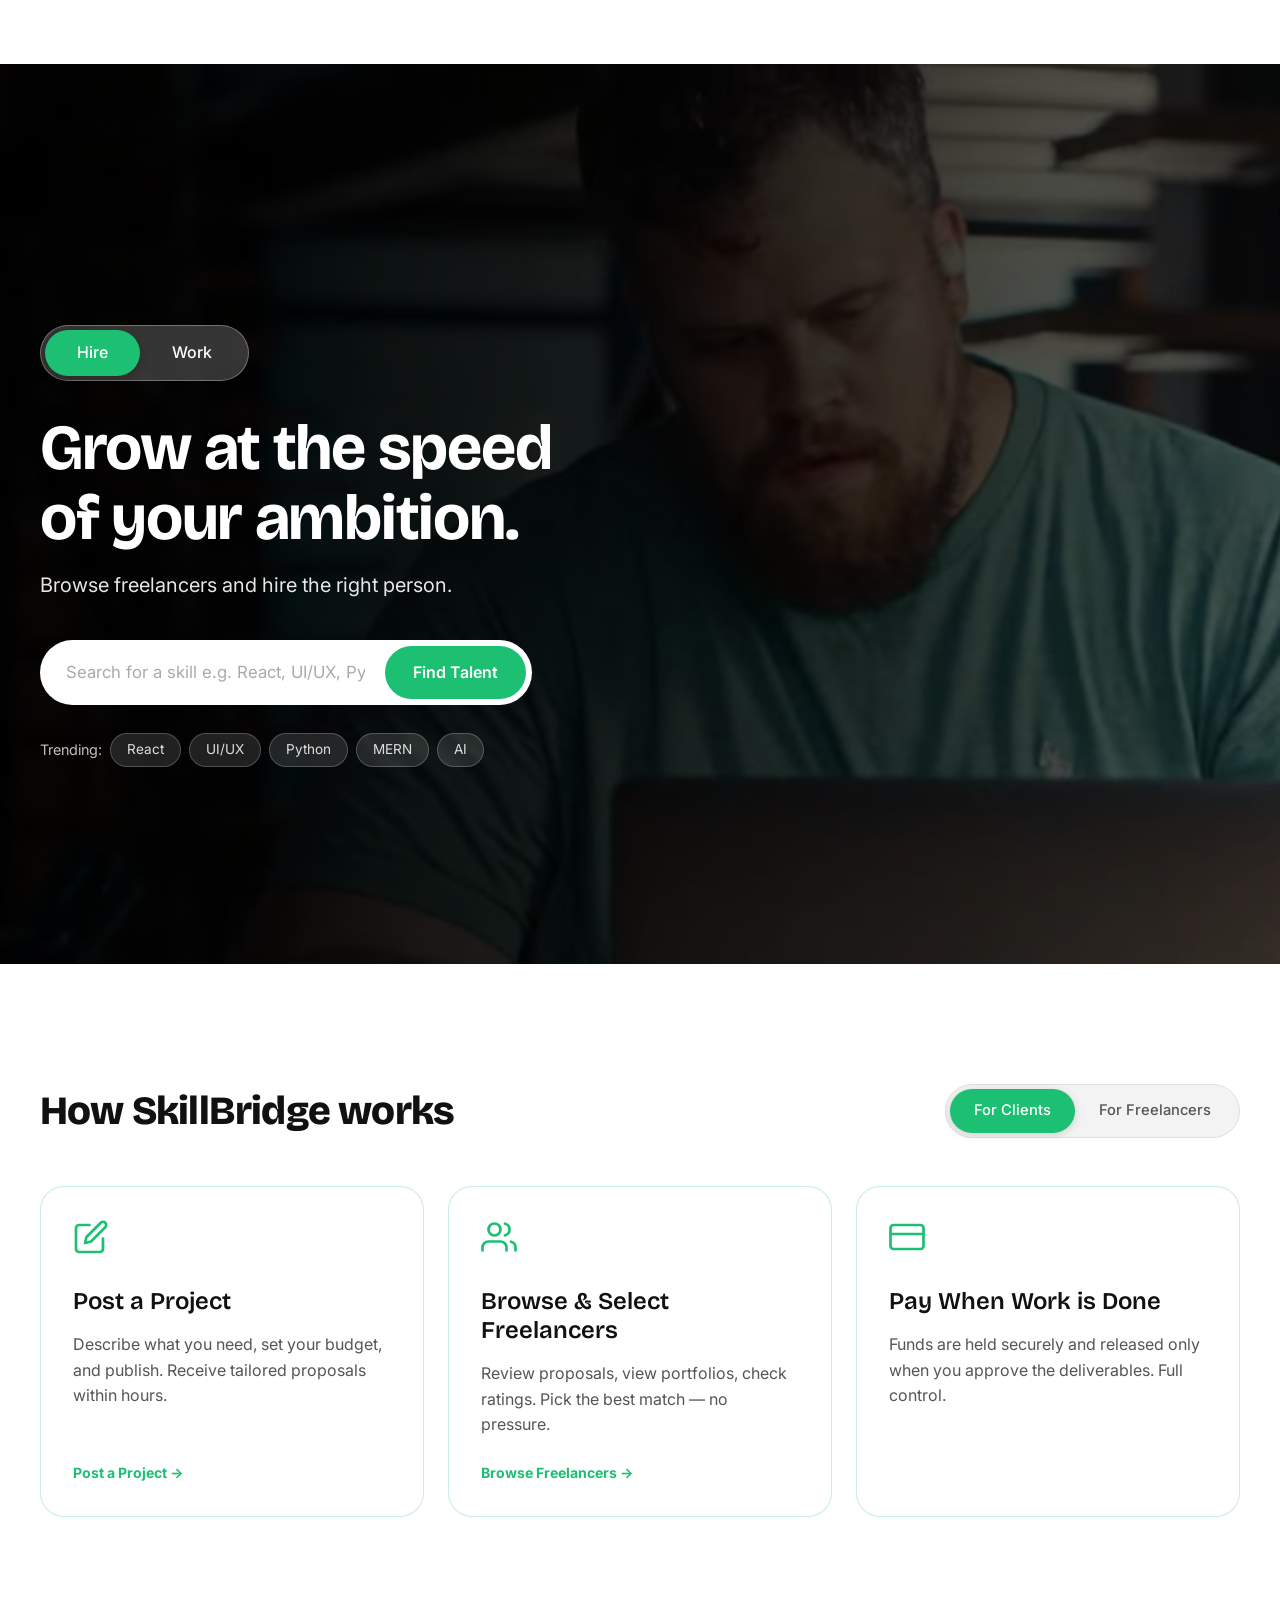
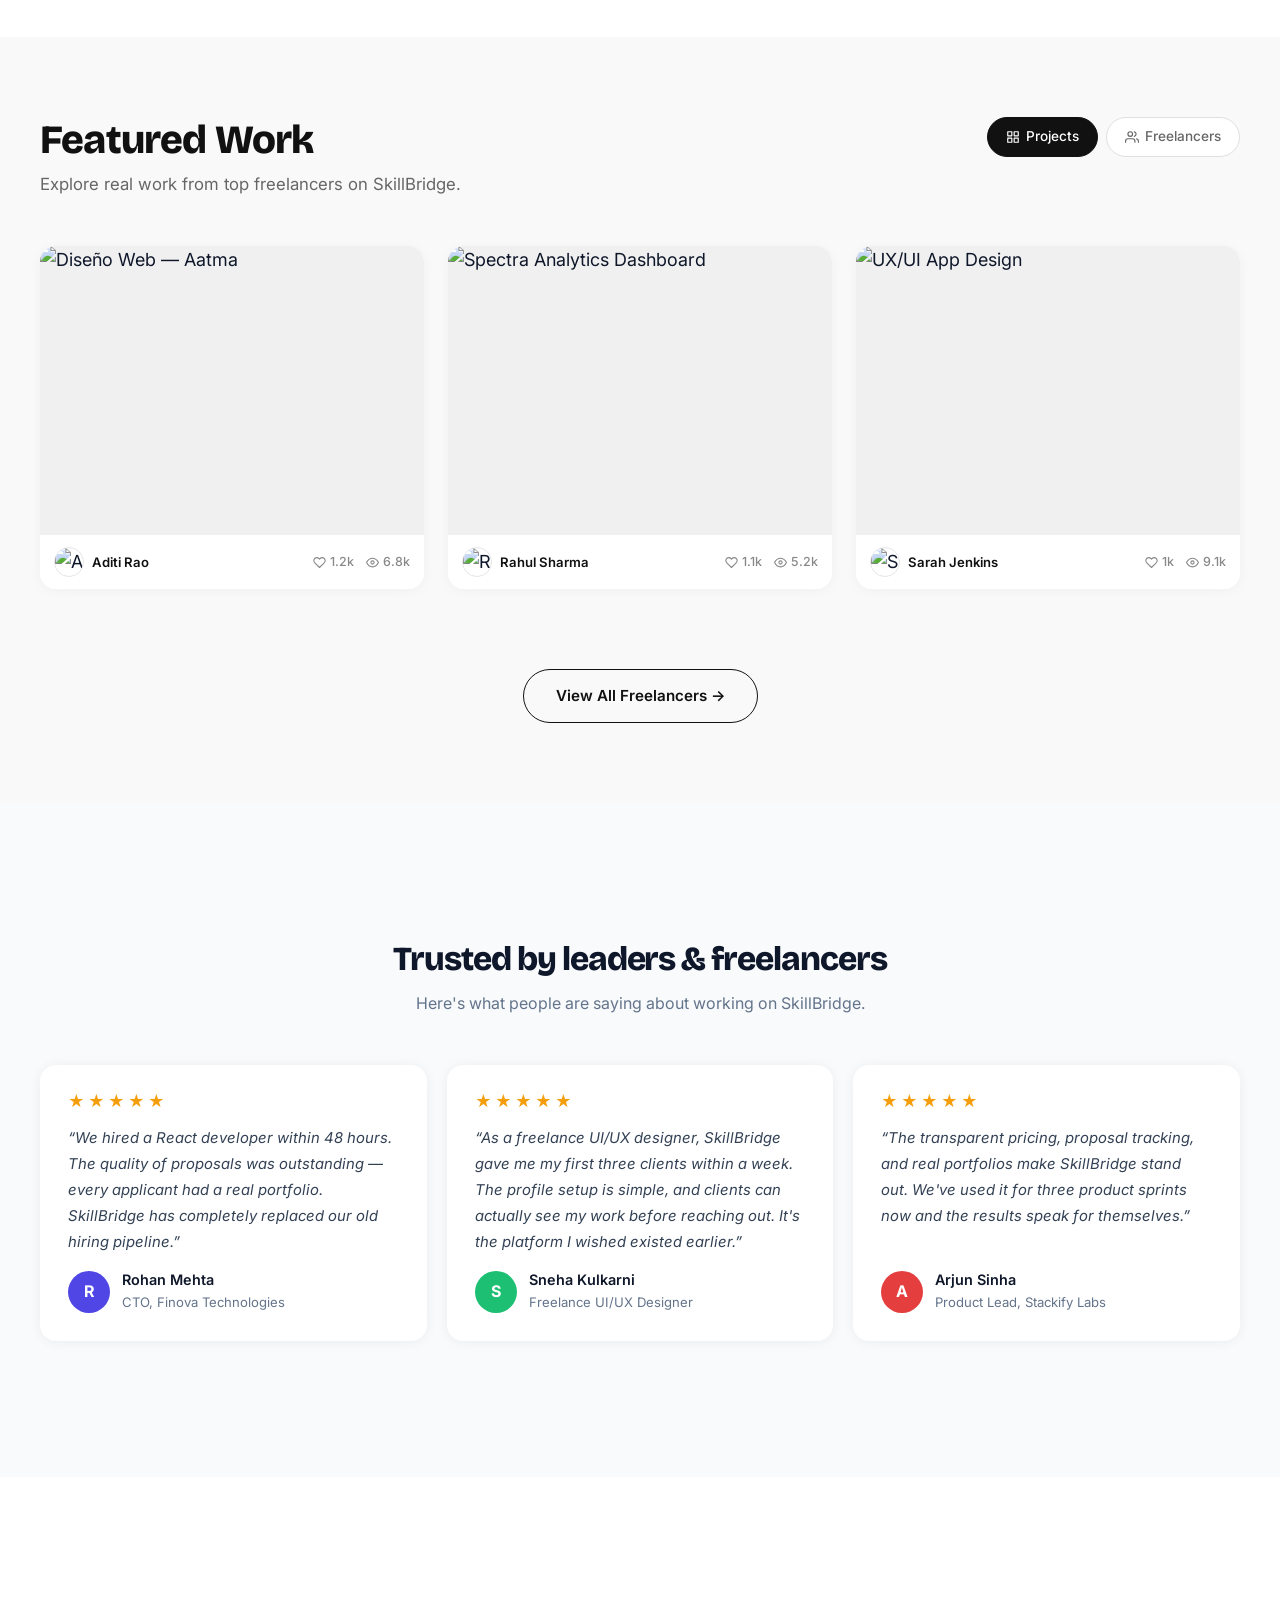
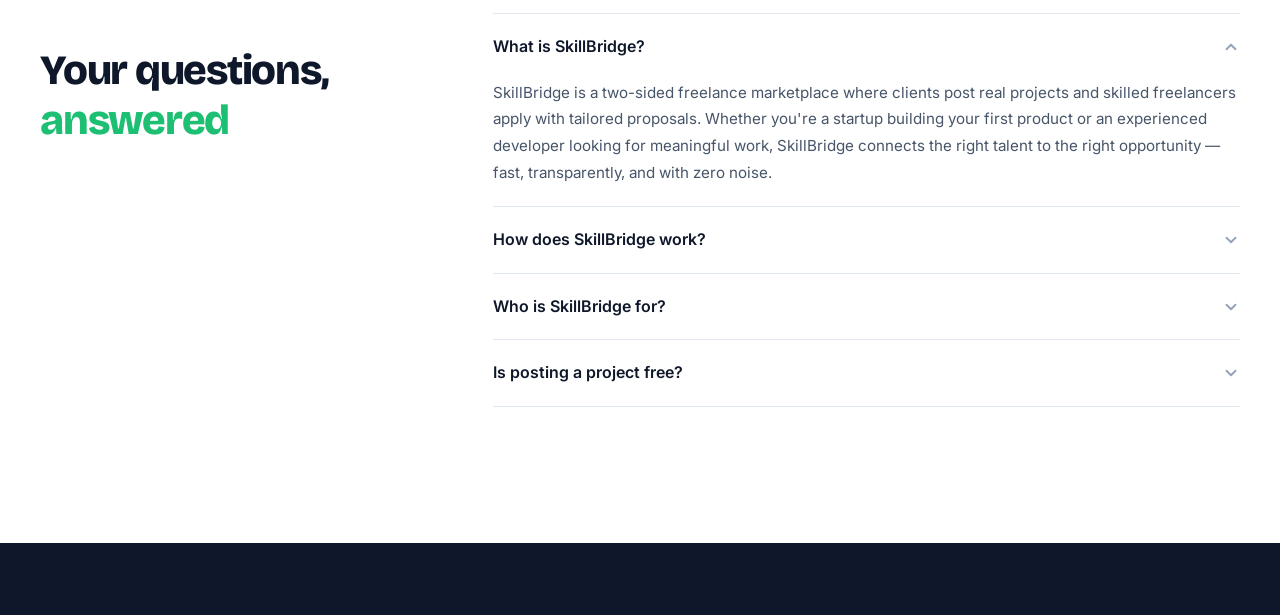
==== drafts/index.html @ e0b809cc "Add dashboard block + proposal flow + nav auth state - dashboard block: freelancer (proposals/browse" ====
<!DOCTYPE html>
<html lang="en">
<head>
  <meta charset="UTF-8">
  <meta name="viewport" content="width=device-width, initial-scale=1.0">
  <title>SkillBridge — Find Skilled Talent. Discover Meaningful Opportunities.</title>
  <meta name="description" content="SkillBridge is a two-sided freelance marketplace. Hire top freelancers for your projects or get hired by great clients — all in one platform.">
  <link rel="stylesheet" href="/styles/styles.css">
  <link rel="icon" href="/favicon.ico">
  <script type="module" src="/scripts/scripts.js"></script>
</head>
<body>
  <header></header>
  <main>

    <!-- ==========================================
         HERO SECTION
         Block rows:
           Row 1: hire heading (cell 0) | work heading (cell 1)
           Row 2: hire subtext (cell 0) | work subtext (cell 1)
           Row 3: hire CTA link (cell 0) | work CTA link (cell 1)
           Row 4: trending links (cell 0, multiple <a> tags)
         ========================================== -->
    <div>
      <div class="hero">
        <div>
          <div><a href="/blocks/hero/hero_video.webm">/blocks/hero/hero_video.webm</a></div>
        </div>
        <div>
          <div><h1>Grow at the speed<br>of your ambition.</h1></div>
          <div><h1>The future of work<br>is yours</h1></div>
        </div>
        <div>
          <div>Browse freelancers and hire the right person.</div>
          <div>Discover projects that match your skills and grow your career.</div>
        </div>
        <div>
          <div><a href="/hire-talent">Find Talent</a></div>
          <div><a href="/browse-projects">Get Hired</a></div>
        </div>
        <div>
          <div>
            <a href="/hire-talent?skills=React">React</a>
            <a href="/hire-talent?skills=UI%2FUX">UI/UX</a>
            <a href="/hire-talent?skills=Python">Python</a>
            <a href="/hire-talent?skills=MERN">MERN</a>
            <a href="/hire-talent?skills=Ai">AI</a>
          </div>
        </div>
      </div>
    </div>

    <!-- ==========================================
         HOW IT WORKS SECTION
         Block rows:
           Row 1: section title (1 cell, plain text — no bold)
           Tab header rows: 1 cell containing <strong> text
           Card rows: title (cell 0) | description (cell 1) | link text (cell 2, optional)
         ========================================== -->
    <div>
      <div class="how-it-works">
        <div>
          <div>How SkillBridge works</div>
        </div>
        <div>
          <div><strong>For Clients</strong></div>
        </div>
        <div>
          <div>Post a Project</div>
          <div>Describe what you need, set your budget, and publish. Receive tailored proposals within hours.</div>
          <div><a href="/post-project">Post a Project</a></div>
        </div>
        <div>
          <div>Browse &amp; Select Freelancers</div>
          <div>Review proposals, view portfolios, check ratings. Pick the best match — no pressure.</div>
          <div><a href="/hire-talent">Browse Freelancers</a></div>
        </div>
        <div>
          <div>Pay When Work is Done</div>
          <div>Funds are held securely and released only when you approve the deliverables. Full control.</div>
          <div></div>
        </div>
        <div>
          <div><strong>For Freelancers</strong></div>
        </div>
        <div>
          <div>Create Your Profile</div>
          <div>Showcase your skills, portfolio, and experience. Let your work speak — no resume required.</div>
          <div><a href="/profile-setup">Create Profile</a></div>
        </div>
        <div>
          <div>Browse &amp; Apply to Projects</div>
          <div>Find projects that match your skills. Submit a tailored proposal and connect with clients.</div>
          <div><a href="/browse-projects">Find Work</a></div>
        </div>
        <div>
          <div>Get Paid Securely</div>
          <div>Complete milestones, receive secure payments straight to your account. No invoice chasing.</div>
          <div></div>
        </div>
      </div>
    </div>

    <!-- ==========================================
         FEATURED WORK SECTION
         Block rows:
           Bold row (3 cells): **Projects** | panel title | panel subtitle
           Project rows: image | title-link | author | avatar | likes | views
           Bold row (3 cells): **Freelancers** | panel title | panel subtitle
           Freelancer rows: avatar | name | role | rate | rating | reviews | bio | skills (comma-sep) | profile-link
           CTA row: link (1 cell)
         ========================================== -->
    <div>
      <div class="featured-work">
        <div>
          <div><strong>Projects</strong></div>
          <div>Featured Work</div>
          <div>Explore real work from top freelancers on SkillBridge.</div>
          <div></div>
          <div></div>
          <div></div>
          <div></div>
          <div></div>
          <div></div>
        </div>
        <div>
          <div><img src="/SkillHire/assets/images/aatma1.webp" alt="Diseño Web — Aatma"></div>
          <div><a href="/project/aatma">Diseño Web — Aatma</a></div>
          <div>Aditi Rao</div>
          <div><img src="/SkillHire/assets/images/aditi.png" alt="Aditi Rao"></div>
          <div>1.2k</div>
          <div>6.8k</div>
          <div></div>
          <div></div>
          <div></div>
        </div>
        <div>
          <div><img src="/SkillHire/assets/images/spectra.....webp" alt="Spectra Analytics Dashboard"></div>
          <div><a href="/project/spectra-dashboard">Spectra — Analytics Dashboard</a></div>
          <div>Rahul Sharma</div>
          <div><img src="/SkillHire/assets/images/rahul.png" alt="Rahul Sharma"></div>
          <div>1.1k</div>
          <div>5.2k</div>
          <div></div>
          <div></div>
          <div></div>
        </div>
        <div>
          <div><img src="/SkillHire/assets/images/plateui.webp" alt="UX/UI App Design"></div>
          <div><a href="/project/food-app">UX/UI App Design</a></div>
          <div>Sarah Jenkins</div>
          <div><img src="/SkillHire/assets/images/sara.png" alt="Sarah Jenkins"></div>
          <div>1k</div>
          <div>9.1k</div>
          <div></div>
          <div></div>
          <div></div>
        </div>
        <div>
          <div><strong>Freelancers</strong></div>
          <div>Freelancers</div>
          <div>Discover skilled freelancers and developers ready to work with you.</div>
          <div></div>
          <div></div>
          <div></div>
          <div></div>
          <div></div>
          <div></div>
        </div>
        <div>
          <div><img src="/SkillHire/assets/images/aditi.png" alt="Aditi Rao"></div>
          <div>Aditi Rao</div>
          <div>UI/UX Designer</div>
          <div>₹1500/hr</div>
          <div>5.0</div>
          <div>44</div>
          <div>Visual designer and prototype developer bridging the gap between aesthetics and engineering.</div>
          <div>UI/UX, AI, Prototyping, Design Systems, Figma, Motion</div>
          <div><a href="/profile/aditi">See Profile</a></div>
        </div>
        <div>
          <div><img src="/SkillHire/assets/images/sara.png" alt="Sarah Jenkins"></div>
          <div>Sarah Jenkins</div>
          <div>MERN Stack Developer</div>
          <div>₹1200/hr</div>
          <div>5.0</div>
          <div>21</div>
          <div>Full-stack developer focused on building scalable, type-safe REST APIs and blending them with polished frontends.</div>
          <div>Node.js, MongoDB, Docker, AWS, TypeScript, GraphQL</div>
          <div><a href="/profile/sarah">See Profile</a></div>
        </div>
        <div>
          <div><img src="/SkillHire/assets/images/rahul.png" alt="Rahul Sharma"></div>
          <div>Rahul Sharma</div>
          <div>Frontend Developer</div>
          <div>₹850/hr</div>
          <div>4.9</div>
          <div>38</div>
          <div>Passionate frontend developer focused on building modern web applications using React and JavaScript.</div>
          <div>React, Next.js, TypeScript, TailwindCSS, Redux, Testing</div>
          <div><a href="/profile/rahul">See Profile</a></div>
        </div>
        <div>
          <div><a href="/hire-talent">View All Freelancers →</a></div>
          <div></div>
          <div></div>
          <div></div>
          <div></div>
          <div></div>
          <div></div>
          <div></div>
          <div></div>
        </div>
      </div>
    </div>

    <!-- ==========================================
         TESTIMONIALS SECTION
         Uses "highlight" section style for light background.
         Block rows: each row = one testimonial
           Cell 0: quote text
           Cell 1: author name
           Cell 2: author role/title
         ========================================== -->
    <div class="highlight">
      <div class="testimonials">
        <div>
          <div>We hired a React developer within 48 hours. The quality of proposals was outstanding — every applicant had a real portfolio. SkillBridge has completely replaced our old hiring pipeline.</div>
          <div>Rohan Mehta</div>
          <div>CTO, Finova Technologies</div>
        </div>
        <div>
          <div>As a freelance UI/UX designer, SkillBridge gave me my first three clients within a week. The profile setup is simple, and clients can actually see my work before reaching out. It's the platform I wished existed earlier.</div>
          <div>Sneha Kulkarni</div>
          <div>Freelance UI/UX Designer</div>
        </div>
        <div>
          <div>The transparent pricing, proposal tracking, and real portfolios make SkillBridge stand out. We've used it for three product sprints now and the results speak for themselves.</div>
          <div>Arjun Sinha</div>
          <div>Product Lead, Stackify Labs</div>
        </div>
      </div>
    </div>

    <!-- ==========================================
         FAQ SECTION
         Block rows:
           Row 1: section heading (1 cell — use <em> for green accent word)
           Row 2+: question (cell 0) | answer (cell 1)
         ========================================== -->
    <div>
      <div class="faq">
        <div>
          <div>Your questions, <em>answered</em></div>
        </div>
        <div>
          <div>What is SkillBridge?</div>
          <div>SkillBridge is a two-sided freelance marketplace where clients post real projects and skilled freelancers apply with tailored proposals. Whether you're a startup building your first product or an experienced developer looking for meaningful work, SkillBridge connects the right talent to the right opportunity — fast, transparently, and with zero noise.</div>
        </div>
        <div>
          <div>How does SkillBridge work?</div>
          <div>Clients post a project describing their requirements, budget, and timeline. Freelancers browse open projects and submit proposals with their approach and pricing. Clients review proposals, check freelancer profiles and portfolios, and hire the best match — all in one place. Communication and contracts happen directly on the platform.</div>
        </div>
        <div>
          <div>Who is SkillBridge for?</div>
          <div>SkillBridge is for businesses of every size — from solo founders to growing product teams — that need flexible access to specialized expertise. It's equally built for skilled professionals (developers, designers, writers, data scientists) who want to find meaningful projects, build a strong portfolio, and grow their freelance careers on their own terms.</div>
        </div>
        <div>
          <div>Is posting a project free?</div>
          <div>Your first project post is completely free. After that, a small listing fee applies — this keeps the quality of projects high and ensures freelancers spend their time on serious opportunities. Freelancer profiles and proposals are always free to create and submit.</div>
        </div>
      </div>
    </div>

  </main>
  <footer></footer>
</body>
</html>
---- styles/styles.css ----
/*
 * Copyright 2020 Adobe. All rights reserved.
 * This file is licensed to you under the Apache License, Version 2.0 (the "License");
 * you may not use this file except in compliance with the License. You may obtain a copy
 * of the License at http://www.apache.org/licenses/LICENSE-2.0
 *
 * Unless required by applicable law or agreed to in writing, software distributed under
 * the License is distributed on an "AS IS" BASIS, WITHOUT WARRANTIES OR REPRESENTATIONS
 * OF ANY KIND, either express or implied. See the License for the specific language
 * governing permissions and limitations under the License.
 */

:root {
  /* colors */
  --background-color: white;
  --light-color: #f8fafc;
  --dark-color: #334155;
  --text-color: #0f172a;
  --link-color: #1dbf73;
  --link-hover-color: #17a862;

  /* brand */
  --brand-color: #1dbf73;
  --brand-dark: #17a862;
  --brand-accent: #4f46e5;

  /* fonts */
  --body-font-family: 'Inter', inter-fallback, sans-serif;
  --heading-font-family: 'Bricolage Grotesque', bricolage-grotesque-fallback, sans-serif;

  /* body sizes */
  --body-font-size-m: 22px;
  --body-font-size-s: 19px;
  --body-font-size-xs: 17px;

  /* heading sizes */
  --heading-font-size-xxl: 55px;
  --heading-font-size-xl: 44px;
  --heading-font-size-l: 34px;
  --heading-font-size-m: 27px;
  --heading-font-size-s: 24px;
  --heading-font-size-xs: 22px;

  /* nav height */
  --nav-height: 64px;
}

/* fallback fonts */
@font-face {
  font-family: roboto-condensed-fallback;
  size-adjust: 88.82%;
  src: local('Arial');
}

@font-face {
  font-family: roboto-fallback;
  size-adjust: 99.529%;
  src: local('Arial');
}

@media (width >= 900px) {
  :root {
    /* body sizes */
    --body-font-size-m: 18px;
    --body-font-size-s: 16px;
    --body-font-size-xs: 14px;

    /* heading sizes */
    --heading-font-size-xxl: 45px;
    --heading-font-size-xl: 36px;
    --heading-font-size-l: 28px;
    --heading-font-size-m: 22px;
    --heading-font-size-s: 20px;
    --heading-font-size-xs: 18px;
  }
}

body {
  display: none;
  margin: 0;
  background-color: var(--background-color);
  color: var(--text-color);
  font-family: var(--body-font-family);
  font-size: var(--body-font-size-m);
  line-height: 1.6;
}

body.appear {
  display: block;
}

header {
  height: var(--nav-height);
}

header .header,
footer .footer {
  visibility: hidden;
}

header .header[data-block-status="loaded"],
footer .footer[data-block-status="loaded"] {
  visibility: visible;
}

h1,
h2,
h3,
h4,
h5,
h6 {
  margin-top: 0.8em;
  margin-bottom: 0.25em;
  font-family: var(--heading-font-family);
  font-weight: 600;
  line-height: 1.25;
  scroll-margin: 40px;
}

h1 { font-size: var(--heading-font-size-xxl); }
h2 { font-size: var(--heading-font-size-xl); }
h3 { font-size: var(--heading-font-size-l); }
h4 { font-size: var(--heading-font-size-m); }
h5 { font-size: var(--heading-font-size-s); }
h6 { font-size: var(--heading-font-size-xs); }

p,
dl,
ol,
ul,
pre,
blockquote {
  margin-top: 0.8em;
  margin-bottom: 0.25em;
}

code,
pre {
  font-size: var(--body-font-size-s);
}

pre {
  padding: 16px;
  border-radius: 8px;
  background-color: var(--light-color);
  overflow-x: auto;
  white-space: pre;
}

main > div {
  margin: 40px 16px;
}

input,
textarea,
select,
button {
  font: inherit;
}

/* links */
a:any-link {
  color: var(--link-color);
  text-decoration: none;
  overflow-wrap: break-word;
}

a:hover {
  color: var(--link-hover-color);
  text-decoration: underline;
}

/* buttons */
p.button-wrapper {
  margin: 12px 0;
}

a.button:any-link,
button.button {
  box-sizing: border-box;
  display: inline-flex;
  align-items: center;
  justify-content: center;
  max-width: 100%;
  margin: 0;
  border: 2px solid transparent;
  border-radius: 2.4em;
  padding: 0.5em 1.2em;
  font: inherit;
  font-weight: 500;
  line-height: 1.25;
  text-decoration: none;
  cursor: pointer;
  overflow: hidden;
  text-overflow: ellipsis;
  white-space: nowrap;
}

a.button[aria-disabled="true"],
button.button:disabled {
  cursor: not-allowed;
  pointer-events: none;
}

a.button.primary,
button.button.primary {
  border-color: var(--text-color);
  background-color: var(--text-color);
  color: var(--background-color);
}

a.button.primary:hover,
a.button.primary:focus-visible,
button.button.primary:hover,
button.button.primary:focus-visible {
  border-color: var(--dark-color);
  background-color: var(--dark-color);
  color: var(--light-color);
}

a.button.primary[aria-disabled="true"],
a.button.primary[aria-disabled="true"]:hover,
a.button.primary[aria-disabled="true"]:focus-visible,
button.button.primary:disabled,
button.button.primary:disabled:hover,
button.button.primary:disabled:focus-visible {
  background-color: var(--light-color);
  border-color: var(--light-color);
  color: var(--dark-color);
}

a.button.secondary,
button.button.secondary {
  border-color: var(--text-color);
  background-color: transparent;
  color: var(--text-color);
}

a.button.secondary:hover,
a.button.secondary:focus-visible,
button.button.secondary:hover,
button.button.secondary:focus-visible {
  border-color: var(--dark-color);
  background-color: var(--light-color);
  color: var(--dark-color);
}

a.button.secondary[aria-disabled="true"],
a.button.secondary[aria-disabled="true"]:hover,
a.button.secondary[aria-disabled="true"]:focus-visible,
button.button.secondary:disabled,
button.button.secondary:disabled:hover,
button.button.secondary:disabled:focus-visible {
  background-color: var(--light-color);
  border-color: var(--light-color);
  color: var(--dark-color);
}

/* high-impact call-to-action */
a.button.accent,
button.button.accent {
  border-color: var(--link-color);
  background-color: var(--link-color);
  color: var(--background-color);
}

a.button.accent:hover,
a.button.accent:focus-visible,
button.button.accent:hover,
button.button.accent:focus-visible {
  border-color: var(--link-hover-color);
  background-color: var(--link-hover-color);
}

a.button.accent[aria-disabled="true"],
a.button.accent[aria-disabled="true"]:hover,
a.button.accent[aria-disabled="true"]:focus-visible,
button.button.accent:disabled,
button.button.accent:disabled:hover,
button.button.accent:disabled:focus-visible {
  background-color: var(--light-color);
  border-color: var(--light-color);
  color: var(--dark-color);
}

main img {
  max-width: 100%;
  width: auto;
  height: auto;
}

.icon {
  display: inline-block;
  height: 24px;
  width: 24px;
}

.icon img {
  height: 100%;
  width: 100%;
}

/* sections */
main > .section {
  margin: 40px 0;
}

main > .section > div {
  max-width: 1200px;
  margin: auto;
  padding: 0 24px;
}

main > .section:first-of-type {
  margin-top: 0;
}

@media (width >= 900px) {
  main > .section > div {
    padding: 0 32px;
  }
}

/* section metadata */
main .section.light,
main .section.highlight {
  background-color: var(--light-color);
  margin: 0;
  padding: 40px 0;
}
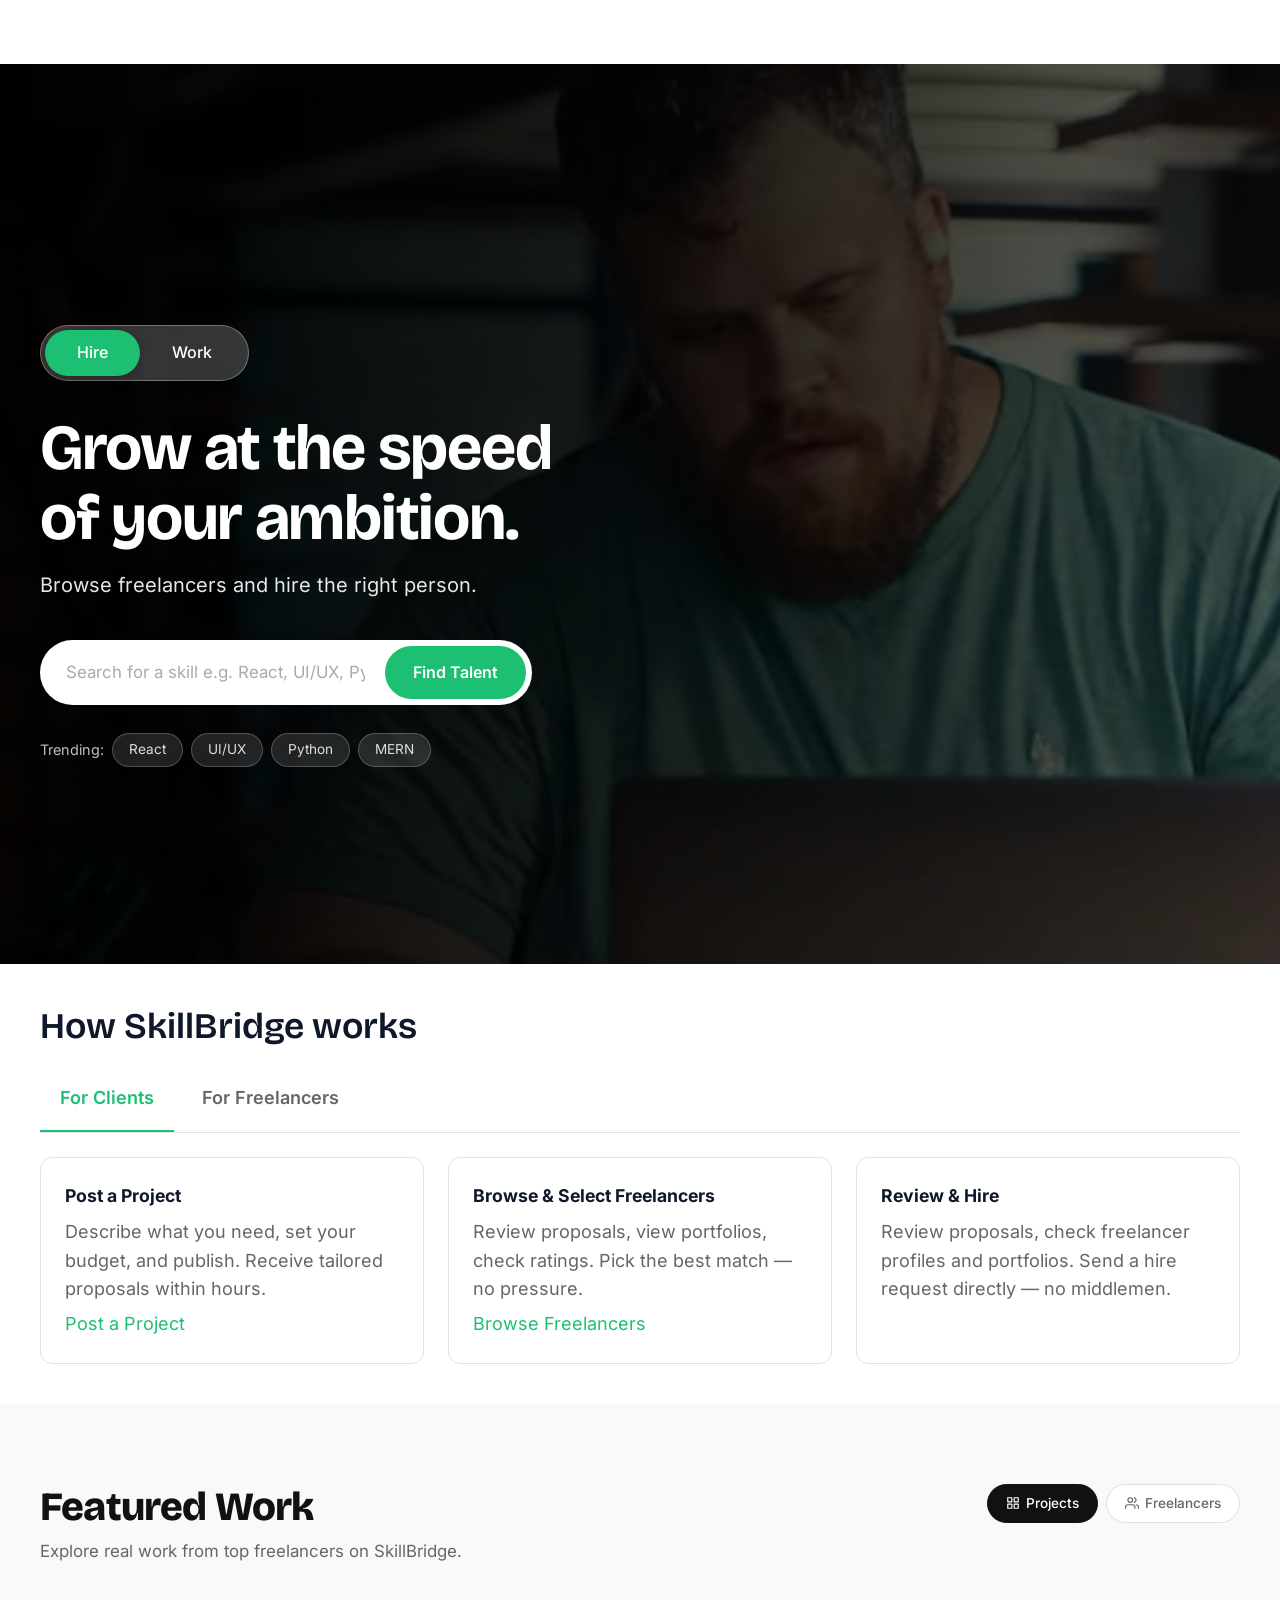
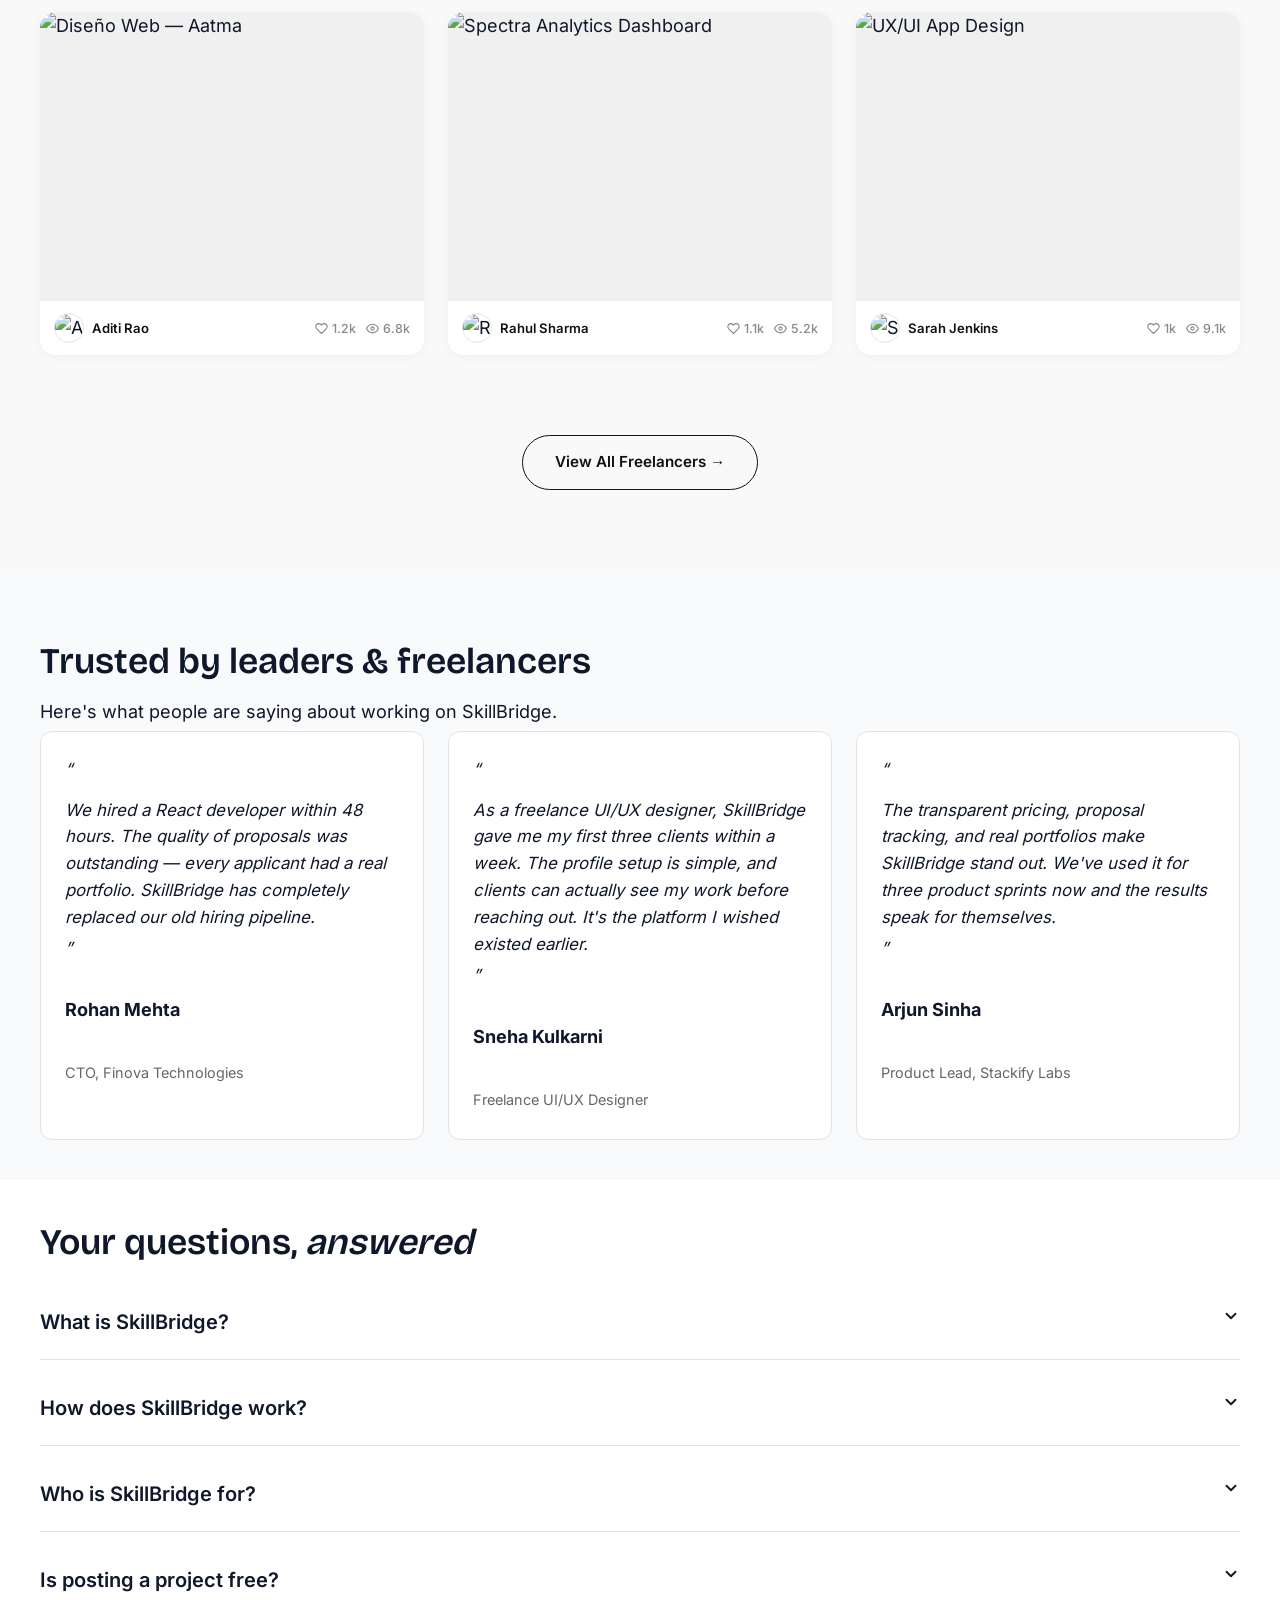
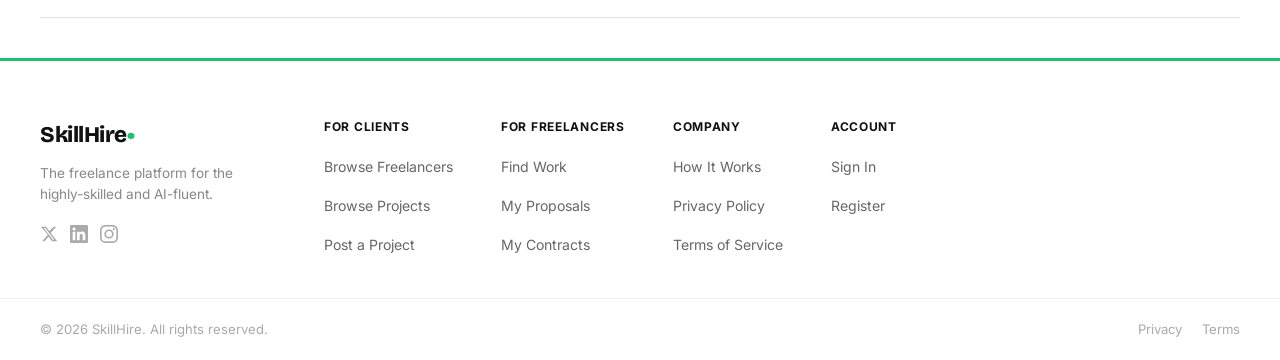
==== commit 4649bcbd: "Replace faq, testimonials, how-it-works with generic blocks Adopt generic accordion, cards, and tabs" ====
--- a/drafts/index.html
+++ b/drafts/index.html
@@ -51,52 +51,59 @@
     </div>
 
     <!-- ==========================================
-         HOW IT WORKS SECTION
-         Block rows:
-           Row 1: section title (1 cell, plain text — no bold)
-           Tab header rows: 1 cell containing <strong> text
-           Card rows: title (cell 0) | description (cell 1) | link text (cell 2, optional)
-         ========================================== -->
-    <div>
-      <div class="how-it-works">
-        <div>
-          <div>How SkillBridge works</div>
-        </div>
-        <div>
-          <div><strong>For Clients</strong></div>
-        </div>
-        <div>
-          <div>Post a Project</div>
-          <div>Describe what you need, set your budget, and publish. Receive tailored proposals within hours.</div>
-          <div><a href="/post-project">Post a Project</a></div>
-        </div>
-        <div>
-          <div>Browse &amp; Select Freelancers</div>
-          <div>Review proposals, view portfolios, check ratings. Pick the best match — no pressure.</div>
-          <div><a href="/hire-talent">Browse Freelancers</a></div>
-        </div>
-        <div>
-          <div>Pay When Work is Done</div>
-          <div>Funds are held securely and released only when you approve the deliverables. Full control.</div>
-          <div></div>
-        </div>
-        <div>
-          <div><strong>For Freelancers</strong></div>
-        </div>
-        <div>
-          <div>Create Your Profile</div>
-          <div>Showcase your skills, portfolio, and experience. Let your work speak — no resume required.</div>
-          <div><a href="/profile-setup">Create Profile</a></div>
-        </div>
-        <div>
-          <div>Browse &amp; Apply to Projects</div>
-          <div>Find projects that match your skills. Submit a tailored proposal and connect with clients.</div>
-          <div><a href="/browse-projects">Find Work</a></div>
-        </div>
-        <div>
-          <div>Get Paid Securely</div>
-          <div>Complete milestones, receive secure payments straight to your account. No invoice chasing.</div>
-          <div></div>
+         HOW IT WORKS SECTION — generic `tabs` block
+         Structure:
+           Plain content: section heading (not part of the block)
+           Block rows: label cell (tab name) | content cell (plain <ul> of items,
+             styled as a card grid via the `how-it-works` variant CSS — no
+             nested block needed)
+         ========================================== -->
+    <div>
+      <div>
+        <h2>How SkillBridge works</h2>
+      </div>
+      <div class="tabs how-it-works">
+        <div>
+          <div>For Clients</div>
+          <div>
+            <ul>
+              <li>
+                <strong>Post a Project</strong>
+                <p>Describe what you need, set your budget, and publish. Receive tailored proposals within hours.</p>
+                <p><a href="/post-project">Post a Project</a></p>
+              </li>
+              <li>
+                <strong>Browse &amp; Select Freelancers</strong>
+                <p>Review proposals, view portfolios, check ratings. Pick the best match — no pressure.</p>
+                <p><a href="/hire-talent">Browse Freelancers</a></p>
+              </li>
+              <li>
+                <strong>Review &amp; Hire</strong>
+                <p>Review proposals, check freelancer profiles and portfolios. Send a hire request directly — no middlemen.</p>
+              </li>
+            </ul>
+          </div>
+        </div>
+        <div>
+          <div>For Freelancers</div>
+          <div>
+            <ul>
+              <li>
+                <strong>Create Your Profile</strong>
+                <p>Showcase your skills, portfolio, and experience. Let your work speak — no resume required.</p>
+                <p><a href="/profile-setup">Create Profile</a></p>
+              </li>
+              <li>
+                <strong>Browse &amp; Apply to Projects</strong>
+                <p>Find projects that match your skills. Submit a tailored proposal and connect with clients.</p>
+                <p><a href="/browse-projects">Find Work</a></p>
+              </li>
+              <li>
+                <strong>Get Hired Directly</strong>
+                <p>Once a client approves your proposal, they'll contact you directly to discuss the project. Your first proposal is always free.</p>
+              </li>
+            </ul>
+          </div>
         </div>
       </div>
     </div>
@@ -215,15 +222,19 @@
     </div>
 
     <!-- ==========================================
-         TESTIMONIALS SECTION
+         TESTIMONIALS SECTION — generic `cards` block
          Uses "highlight" section style for light background.
-         Block rows: each row = one testimonial
-           Cell 0: quote text
-           Cell 1: author name
-           Cell 2: author role/title
+         Structure:
+           Plain content: section heading + subheading (not part of the block)
+           Block rows: each row = one testimonial, no image cell
+             Cell 0: quote text | Cell 1: author name | Cell 2: author role/title
          ========================================== -->
     <div class="highlight">
-      <div class="testimonials">
+      <div>
+        <h2>Trusted by leaders &amp; freelancers</h2>
+        <p>Here's what people are saying about working on SkillBridge.</p>
+      </div>
+      <div class="cards testimonials">
         <div>
           <div>We hired a React developer within 48 hours. The quality of proposals was outstanding — every applicant had a real portfolio. SkillBridge has completely replaced our old hiring pipeline.</div>
           <div>Rohan Mehta</div>
@@ -243,16 +254,16 @@
     </div>
 
     <!-- ==========================================
-         FAQ SECTION
-         Block rows:
-           Row 1: section heading (1 cell — use <em> for green accent word)
-           Row 2+: question (cell 0) | answer (cell 1)
-         ========================================== -->
-    <div>
-      <div class="faq">
-        <div>
-          <div>Your questions, <em>answered</em></div>
-        </div>
+         FAQ SECTION — generic `accordion` block
+         Structure:
+           Plain content: section heading (not part of the block)
+           Block rows: question (cell 0) | answer (cell 1)
+         ========================================== -->
+    <div>
+      <div>
+        <h2>Your questions, <em>answered</em></h2>
+      </div>
+      <div class="accordion faq">
         <div>
           <div>What is SkillBridge?</div>
           <div>SkillBridge is a two-sided freelance marketplace where clients post real projects and skilled freelancers apply with tailored proposals. Whether you're a startup building your first product or an experienced developer looking for meaningful work, SkillBridge connects the right talent to the right opportunity — fast, transparently, and with zero noise.</div>
--- a/styles/styles.css
+++ b/styles/styles.css
@@ -156,6 +156,36 @@
 select,
 button {
   font: inherit;
+}
+
+/* Global cursor pointer for all interactive elements */
+button,
+[role="button"],
+a,
+label[for],
+select,
+input[type="checkbox"],
+input[type="radio"],
+input[type="submit"],
+input[type="button"] {
+  cursor: pointer;
+}
+
+/* Smooth page transitions */
+main {
+  animation: pagefadein 0.25s ease;
+}
+
+@keyframes pagefadein {
+  from {
+    opacity: 0;
+    transform: translateY(6px);
+  }
+
+  to {
+    opacity: 1;
+    transform: translateY(0);
+  }
 }
 
 /* links */
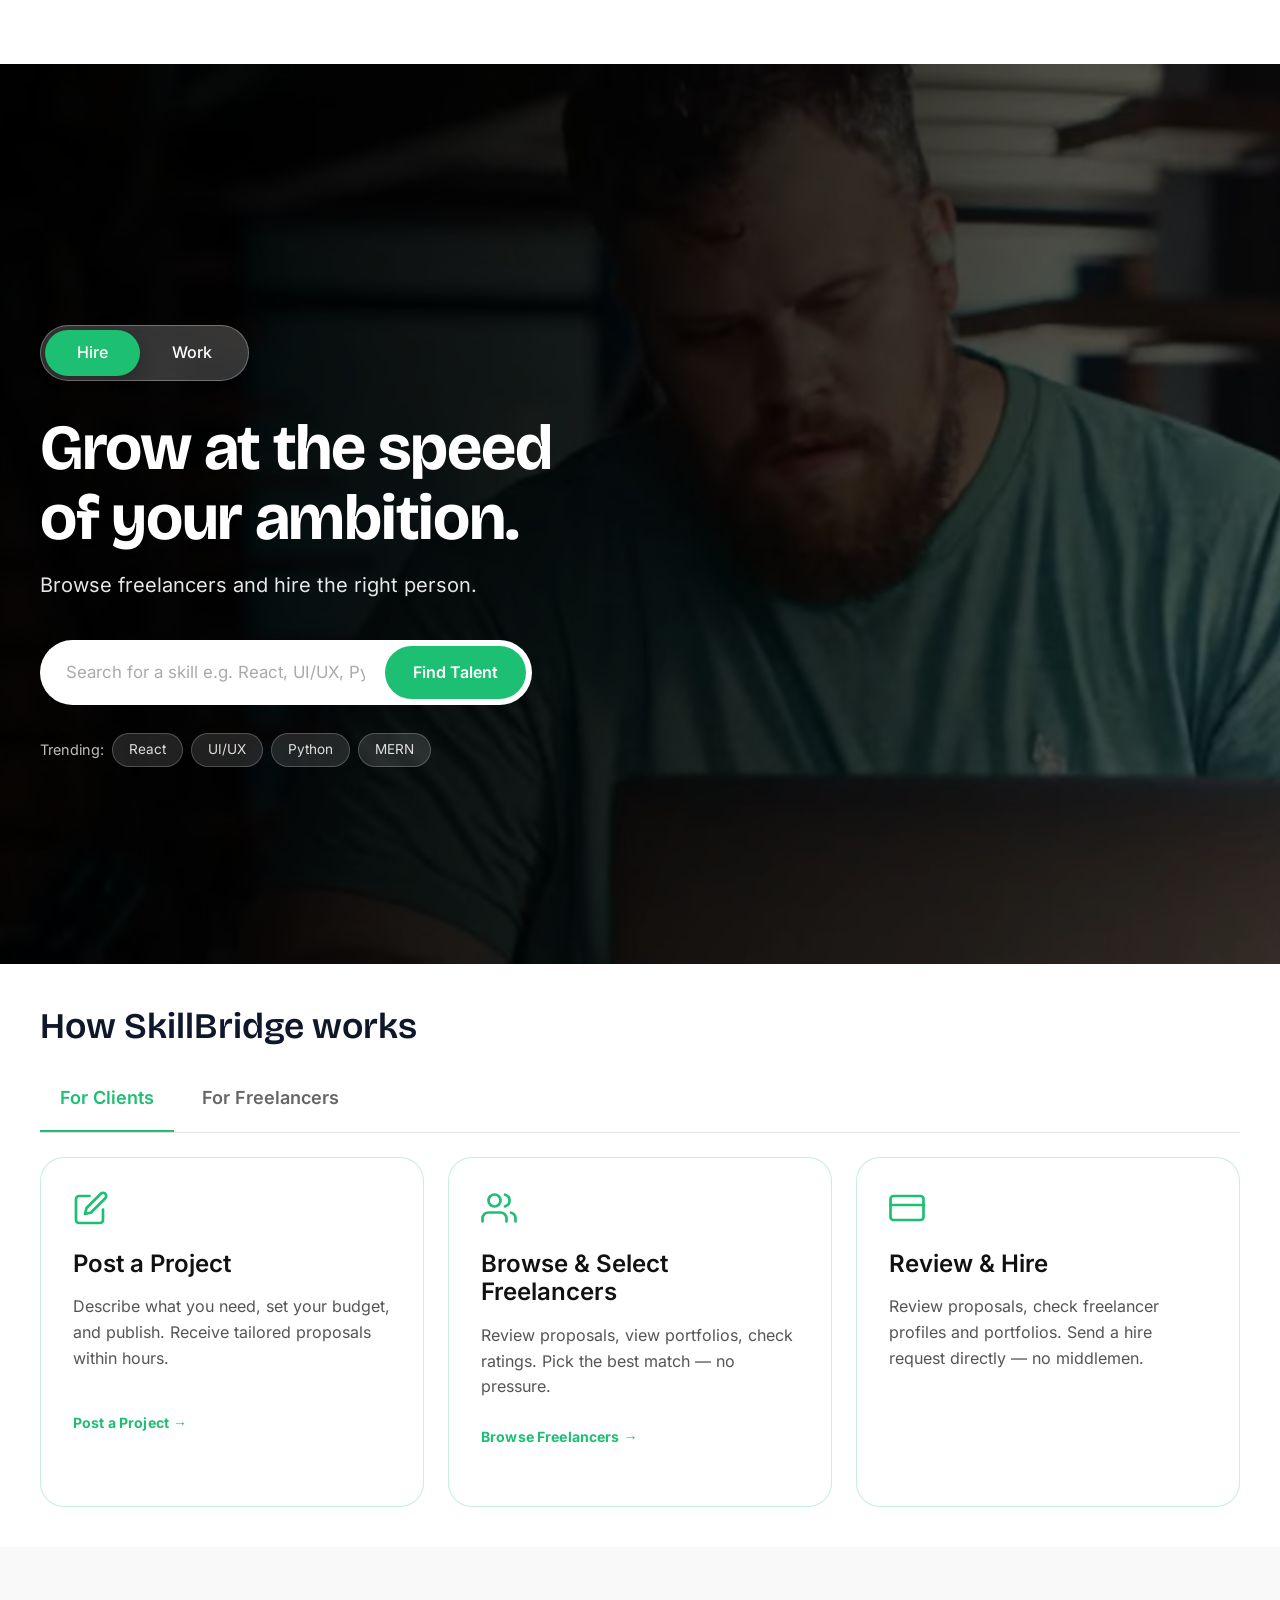
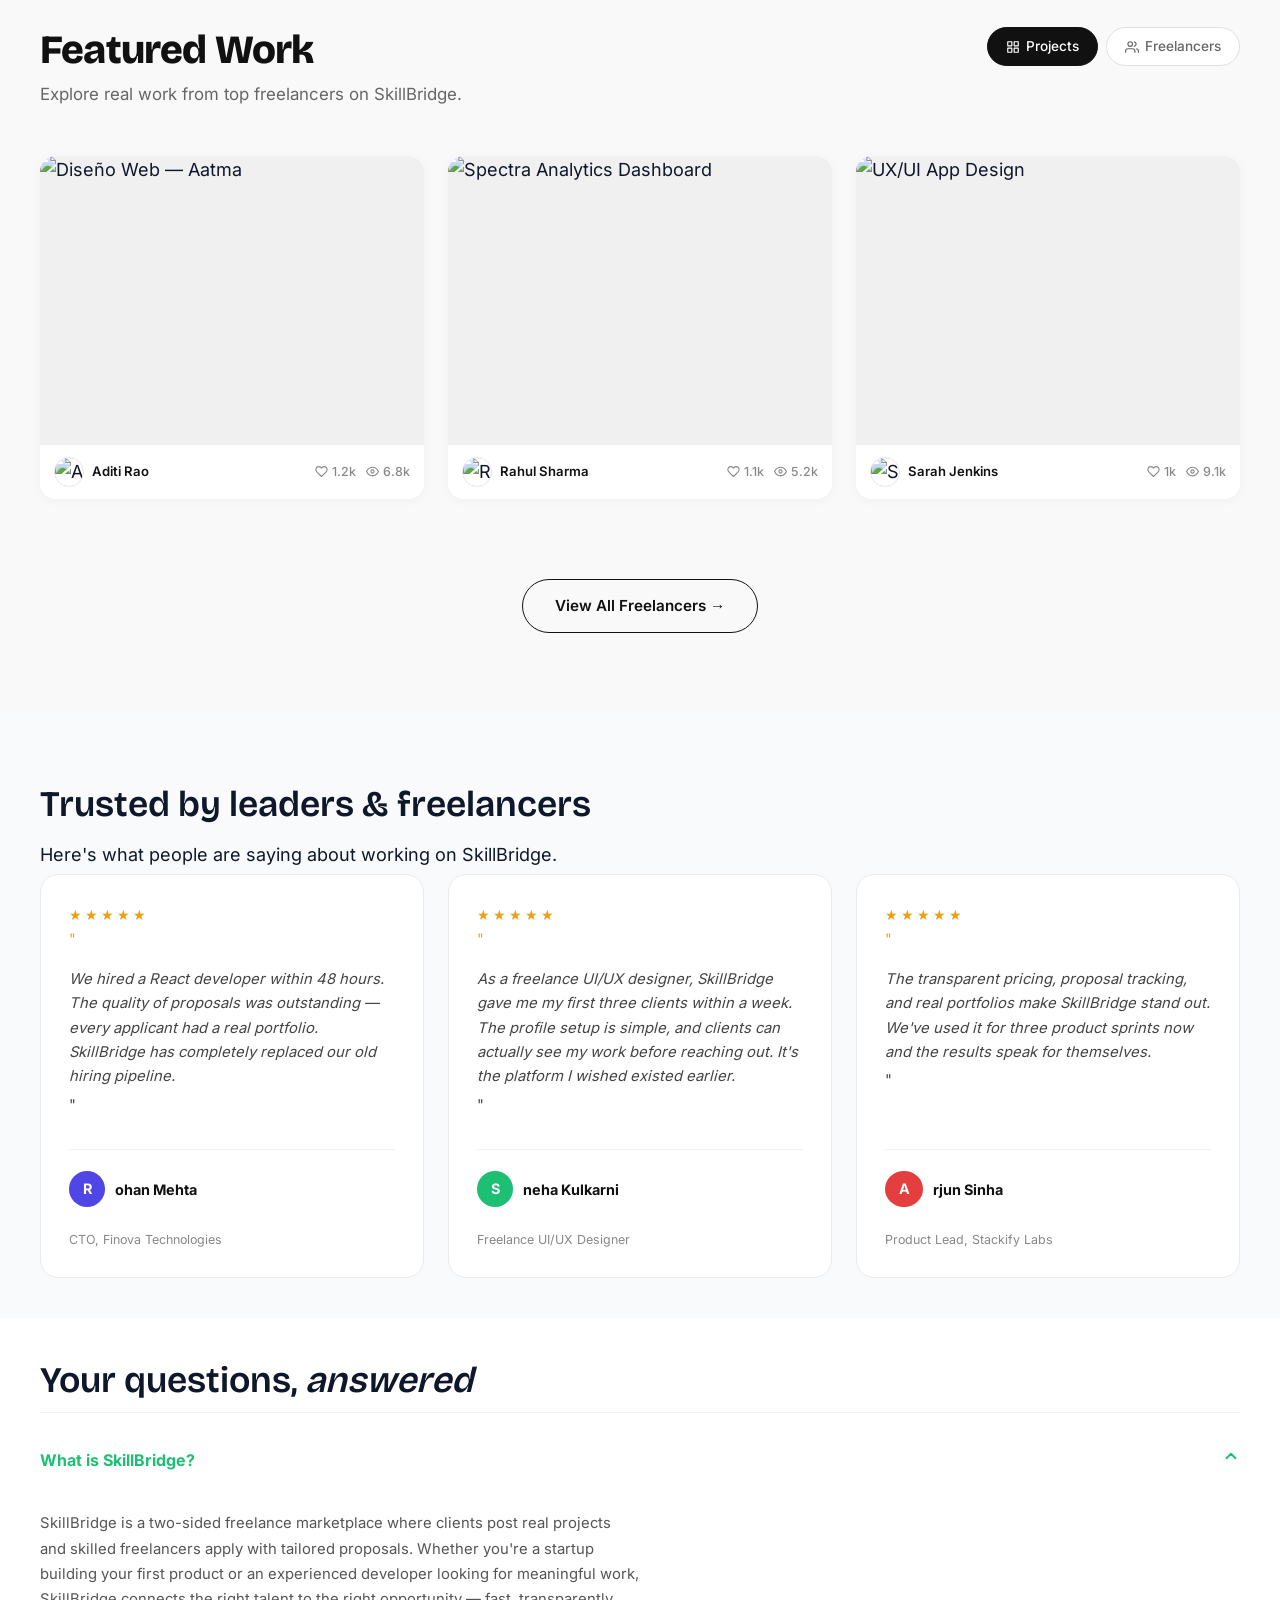
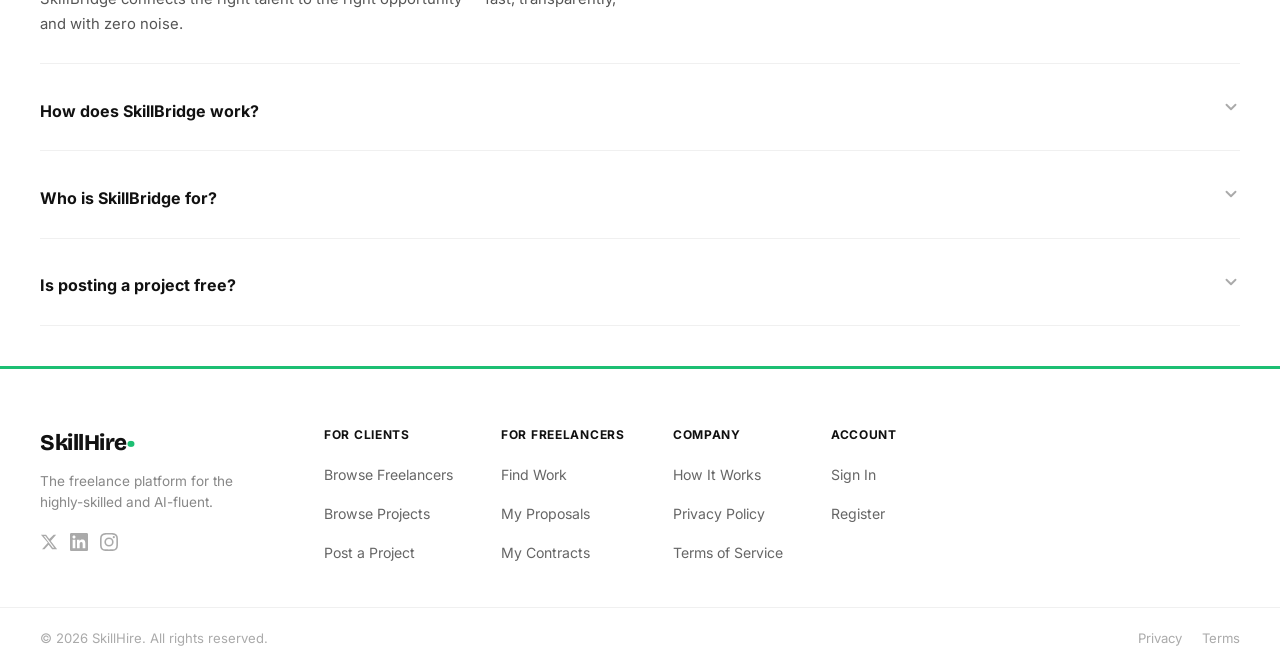
==== commit 462b19fd: "Merge profile-setup into profile, and hire-talent/project-detail into browse-projects profile-setup:" ====
--- a/drafts/index.html
+++ b/drafts/index.html
@@ -91,7 +91,7 @@
               <li>
                 <strong>Create Your Profile</strong>
                 <p>Showcase your skills, portfolio, and experience. Let your work speak — no resume required.</p>
-                <p><a href="/profile-setup">Create Profile</a></p>
+                <p><a href="/my-profile">Create Profile</a></p>
               </li>
               <li>
                 <strong>Browse &amp; Apply to Projects</strong>
